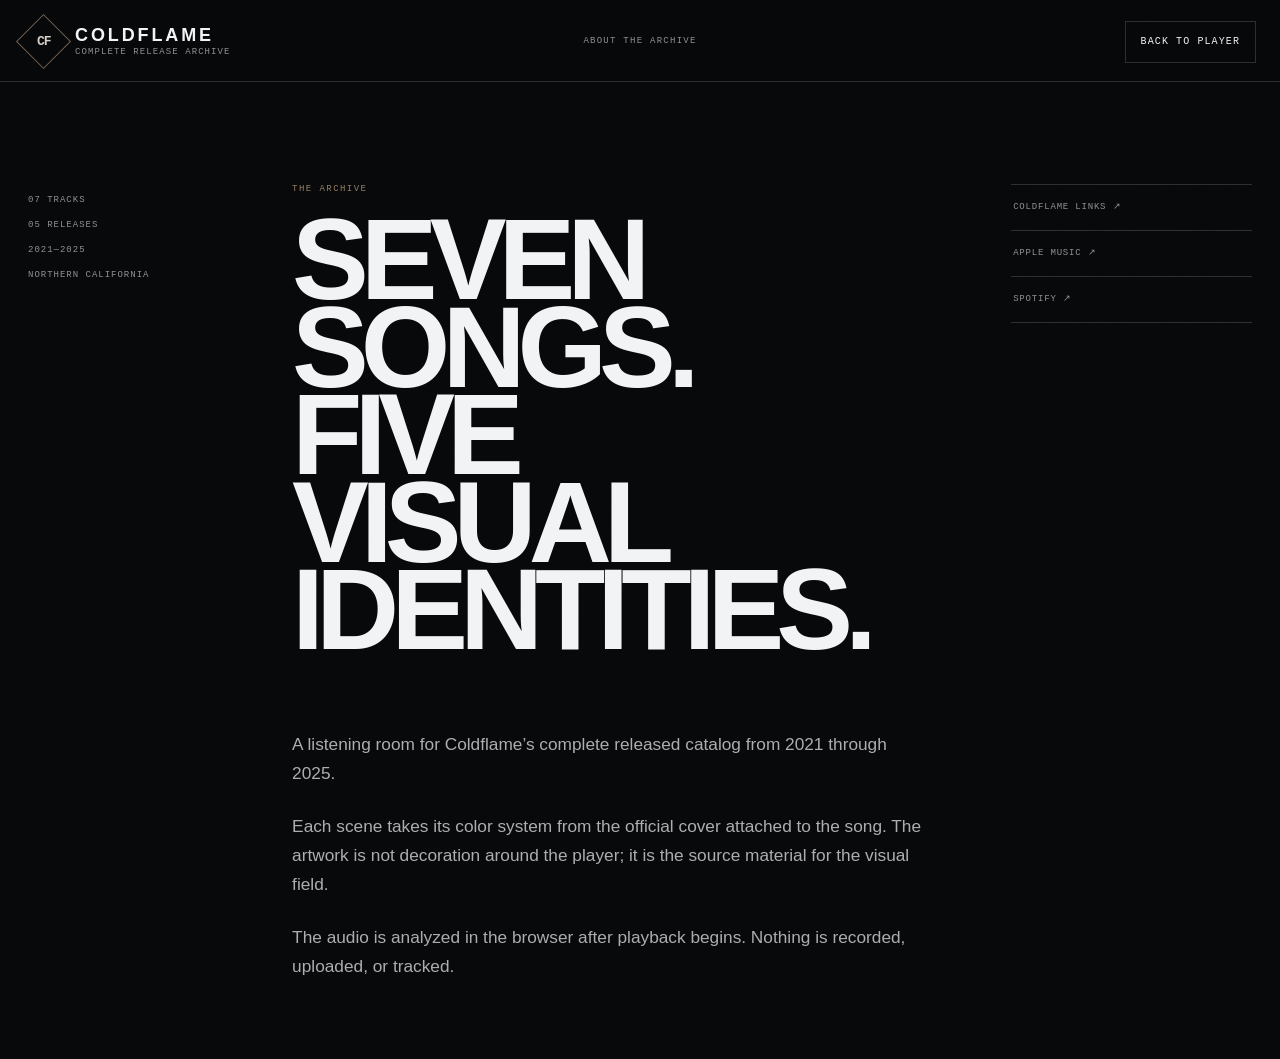
==== about.html @ 31bd0fa2 "Fix iPhone playback and activate artwork field" ====
<!doctype html>
<html lang="en">
<head>
  <meta charset="utf-8">
  <meta name="viewport" content="width=device-width, initial-scale=1, viewport-fit=cover">
  <meta name="theme-color" content="#08090b">
  <meta name="color-scheme" content="dark">
  <meta name="robots" content="noindex, nofollow">
  <link rel="canonical" href="https://doomswitch541-prog.github.io/cf-vizualizer/about.html">
  <title>About — Coldflame Release Archive</title>
  <link rel="icon" href="assets/coldflame/artwork-web/2024-break-me-down.jpg">
  <link rel="stylesheet" href="styles.css?v=20260828-2">
</head>
<body class="about-page">
  <div class="about-page-wash" aria-hidden="true"></div>
  <div class="grain" aria-hidden="true"></div>

  <header class="masthead">
    <a class="identity" href="index.html" aria-label="Return to the Coldflame archive player">
      <span class="identity-mark"><span>CF</span></span>
      <span class="identity-copy">
        <strong>Coldflame</strong>
        <small>Complete release archive</small>
      </span>
    </a>
    <div class="about-page-label">About the archive</div>
    <div class="masthead-actions">
      <a class="share-button about-return" href="index.html">Back to player</a>
    </div>
  </header>

  <main class="about-main">
    <aside class="about-index" aria-label="Archive summary">
      <span>07 tracks</span>
      <span>05 releases</span>
      <span>2021—2025</span>
      <span>Northern California</span>
    </aside>

    <!-- RG HAND-AUTHORING START: this article is yours. Keep or replace any prose below. -->
    <article class="about-copy">
      <p class="eyebrow">The archive</p>
      <h1>Seven songs.<br>Five visual identities.</h1>
      <p class="about-lede">A listening room for Coldflame’s complete released catalog from 2021 through 2025.</p>
      <p>Each scene takes its color system from the official cover attached to the song. The artwork is not decoration around the player; it is the source material for the visual field.</p>
      <p>The audio is analyzed in the browser after playback begins. Nothing is recorded, uploaded, or tracked.</p>
    </article>
    <!-- RG HAND-AUTHORING END -->

    <nav class="about-links" aria-label="Coldflame links">
      <a href="https://linktr.ee/coldflame" target="_blank" rel="noopener">Coldflame links ↗</a>
      <a href="https://music.apple.com/us/artist/coldflame/1572386538" target="_blank" rel="noopener">Apple Music ↗</a>
      <a href="https://open.spotify.com/artist/0RxsInNwfo6uf5fbWAB7O4" target="_blank" rel="noopener">Spotify ↗</a>
    </nav>
  </main>
</body>
</html>
---- styles.css ----
:root {
  --bg: #08090b;
  --surface: #18181d;
  --primary: #42362a;
  --secondary: #7e96d2;
  --accent: #967e66;
  --highlight: #d7d0c8;
  --ink: #f2f3f5;
  --muted: rgba(242, 243, 245, 0.58);
  --faint: rgba(242, 243, 245, 0.12);
  --hairline: rgba(242, 243, 245, 0.16);
  --panel: rgba(8, 9, 11, 0.72);
  --ease: cubic-bezier(0.2, 0.75, 0.2, 1);
  --display: "Arial Narrow", "Helvetica Neue Condensed", "Roboto Condensed", sans-serif;
  --body: "Helvetica Neue", "Segoe UI", Arial, sans-serif;
  --utility: "Cascadia Mono", "SFMono-Regular", Consolas, monospace;
}

* {
  box-sizing: border-box;
}

html {
  min-width: 320px;
  min-height: 100%;
  background: var(--bg);
  scroll-behavior: smooth;
}

body {
  min-width: 320px;
  min-height: 100svh;
  margin: 0;
  overflow-x: hidden;
  color: var(--ink);
  background:
    radial-gradient(circle at 58% 42%, color-mix(in srgb, var(--secondary) 8%, transparent), transparent 38%),
    var(--bg);
  font-family: var(--body);
  transition: background-color 900ms var(--ease), color 400ms ease;
}

button,
input,
a {
  font: inherit;
}

button,
a {
  -webkit-tap-highlight-color: transparent;
}

button {
  color: inherit;
}

button:focus-visible,
a:focus-visible,
input:focus-visible {
  outline: 2px solid var(--accent);
  outline-offset: 4px;
}

a {
  color: inherit;
}

.art-wash {
  position: fixed;
  z-index: -3;
  inset: -12vmax;
  background-image: var(--artwork-image);
  background-position: center;
  background-size: cover;
  filter: blur(92px) saturate(0.9) contrast(1.1);
  opacity: 0.18;
  transform: scale(1.08);
  transition: background-image 600ms ease, opacity 900ms ease;
}

.art-wash::after {
  content: "";
  position: absolute;
  inset: 0;
  background:
    linear-gradient(90deg, var(--bg) 0%, transparent 28%, transparent 72%, var(--bg) 100%),
    linear-gradient(0deg, var(--bg) 0%, transparent 46%, color-mix(in srgb, var(--bg) 80%, transparent) 100%);
}

.grain {
  position: fixed;
  z-index: 20;
  inset: 0;
  opacity: 0.055;
  pointer-events: none;
  background-image: url("data:image/svg+xml,%3Csvg viewBox='0 0 180 180' xmlns='http://www.w3.org/2000/svg'%3E%3Cfilter id='n'%3E%3CfeTurbulence type='fractalNoise' baseFrequency='.9' numOctaves='3' stitchTiles='stitch'/%3E%3C/filter%3E%3Crect width='100%25' height='100%25' filter='url(%23n)' opacity='.75'/%3E%3C/svg%3E");
  mix-blend-mode: soft-light;
}

.masthead {
  position: relative;
  z-index: 12;
  display: grid;
  grid-template-columns: minmax(200px, 1fr) auto minmax(200px, 1fr);
  min-height: 82px;
  padding: max(18px, env(safe-area-inset-top)) max(24px, env(safe-area-inset-right)) 16px max(24px, env(safe-area-inset-left));
  align-items: center;
  border-bottom: 1px solid var(--hairline);
  background: color-mix(in srgb, var(--bg) 72%, transparent);
  backdrop-filter: blur(22px) saturate(1.1);
}

.identity {
  display: inline-flex;
  width: fit-content;
  gap: 12px;
  align-items: center;
  text-decoration: none;
}

.identity-mark {
  display: grid;
  width: 39px;
  height: 39px;
  place-items: center;
  border: 1px solid color-mix(in srgb, var(--accent) 65%, var(--hairline));
  color: var(--highlight);
  font: 700 13px/1 var(--utility);
  letter-spacing: -0.08em;
  transform: rotate(45deg);
  transition: border-color 600ms ease, color 600ms ease;
}

.identity-mark span {
  display: block;
  transform: rotate(-45deg);
}

.identity-copy {
  display: grid;
  gap: 3px;
}

.identity-copy strong {
  font: 700 18px/1 var(--display);
  letter-spacing: 0.16em;
  text-transform: uppercase;
}

.identity-copy small {
  color: var(--muted);
  font: 9px/1.2 var(--utility);
  letter-spacing: 0.12em;
  text-transform: uppercase;
}

.archive-tally {
  display: flex;
  gap: 24px;
  align-items: baseline;
  color: var(--muted);
  font: 9px/1 var(--utility);
  letter-spacing: 0.12em;
  text-transform: uppercase;
}

.archive-tally span {
  display: inline-flex;
  gap: 6px;
  align-items: baseline;
}

.archive-tally strong {
  color: var(--ink);
  font-size: 12px;
  font-weight: 500;
  letter-spacing: 0;
}

.masthead-actions {
  display: flex;
  justify-self: end;
  gap: 8px;
}

.text-button,
.share-button {
  min-height: 42px;
  border: 0;
  background: transparent;
  cursor: pointer;
}

.text-button {
  display: inline-grid;
  padding: 0 14px;
  place-items: center;
  color: var(--muted);
  font: 10px/1 var(--utility);
  letter-spacing: 0.11em;
  text-decoration: none;
  text-transform: uppercase;
}

.share-button {
  display: inline-flex;
  padding: 0 15px;
  gap: 9px;
  align-items: center;
  border: 1px solid var(--hairline);
  color: var(--ink);
  font: 10px/1 var(--utility);
  letter-spacing: 0.11em;
  text-transform: uppercase;
  transition: border-color 220ms ease, background-color 220ms ease;
}

.share-button:hover {
  border-color: var(--accent);
  background: color-mix(in srgb, var(--accent) 9%, transparent);
}

.share-button svg {
  width: 16px;
  fill: none;
  stroke: currentColor;
  stroke-width: 1.5;
}

.experience {
  position: relative;
  z-index: 2;
  display: grid;
  grid-template-columns: minmax(184px, 0.72fr) minmax(420px, 3fr) minmax(300px, 1.12fr);
  min-height: calc(100svh - 130px);
}

.catalog-rail {
  display: flex;
  min-width: 0;
  padding: 24px 0 20px max(20px, env(safe-area-inset-left));
  flex-direction: column;
  border-right: 1px solid var(--hairline);
  background: color-mix(in srgb, var(--bg) 44%, transparent);
}

.rail-heading,
.rail-foot {
  color: var(--muted);
  font: 9px/1.35 var(--utility);
  letter-spacing: 0.12em;
  text-transform: uppercase;
}

.rail-heading {
  display: flex;
  min-height: 26px;
  padding: 0 18px 14px 0;
  align-items: flex-start;
  justify-content: space-between;
}

.queue-close {
  display: none;
  padding: 0;
  border: 0;
  color: var(--ink);
  background: transparent;
  font: 9px/1 var(--utility);
  letter-spacing: 0.1em;
  text-transform: uppercase;
}

.track-list {
  display: grid;
  margin: 0;
  padding: 0;
  list-style: none;
}

.track-item {
  min-width: 0;
}

.track-select {
  position: relative;
  display: grid;
  width: 100%;
  min-height: 61px;
  padding: 10px 16px 10px 0;
  grid-template-columns: 34px minmax(0, 1fr) auto;
  gap: 7px;
  align-items: center;
  border: 0;
  border-top: 1px solid var(--faint);
  color: var(--muted);
  background: transparent;
  text-align: left;
  cursor: pointer;
  transition: color 220ms ease, padding-left 300ms var(--ease), background-color 220ms ease;
}

.track-item:last-child .track-select {
  border-bottom: 1px solid var(--faint);
}

.track-select::before {
  content: "";
  position: absolute;
  top: -1px;
  bottom: -1px;
  left: 0;
  width: 2px;
  background: var(--accent);
  opacity: 0;
  transform: scaleY(0.4);
  transition: opacity 220ms ease, transform 350ms var(--ease);
}

.track-select:hover {
  color: var(--ink);
  background: color-mix(in srgb, var(--surface) 35%, transparent);
}

.track-select[aria-current="true"] {
  padding-left: 10px;
  color: var(--ink);
  background: linear-gradient(90deg, color-mix(in srgb, var(--primary) 28%, transparent), transparent 86%);
}

.track-select[aria-current="true"]::before {
  opacity: 1;
  transform: scaleY(1);
}

.track-number {
  font: 10px/1 var(--utility);
  letter-spacing: 0.03em;
}

.track-copy {
  display: grid;
  min-width: 0;
  gap: 4px;
}

.track-copy strong {
  overflow: hidden;
  color: inherit;
  font: 600 12px/1.1 var(--display);
  letter-spacing: 0.07em;
  text-overflow: ellipsis;
  text-transform: uppercase;
  white-space: nowrap;
}

.track-copy small {
  overflow: hidden;
  color: var(--muted);
  font: 8px/1.1 var(--utility);
  letter-spacing: 0.06em;
  text-overflow: ellipsis;
  text-transform: uppercase;
  white-space: nowrap;
}

.track-duration {
  color: var(--muted);
  font: 9px/1 var(--utility);
}

.rail-foot {
  display: flex;
  margin-top: auto;
  padding: 18px 18px 0 0;
  justify-content: space-between;
}

.visual-stage {
  position: relative;
  min-width: 0;
  min-height: 590px;
  overflow: hidden;
  isolation: isolate;
  touch-action: manipulation;
}

.visual-stage::before {
  content: "";
  position: absolute;
  z-index: -1;
  inset: 0;
  background:
    linear-gradient(90deg, transparent calc(50% - 0.5px), var(--faint) 50%, transparent calc(50% + 0.5px)),
    linear-gradient(0deg, transparent calc(50% - 0.5px), var(--faint) 50%, transparent calc(50% + 0.5px));
  mask-image: radial-gradient(circle at center, black 0%, transparent 64%);
  opacity: 0.46;
}

#visualizer-canvas {
  position: absolute;
  z-index: 1;
  inset: 0;
  width: 100%;
  height: 100%;
}

.stage-wordmark {
  position: absolute;
  z-index: 0;
  top: 50%;
  left: 50%;
  color: color-mix(in srgb, var(--highlight) 7%, transparent);
  font: 800 clamp(4.6rem, 10vw, 11rem)/0.78 var(--display);
  letter-spacing: -0.06em;
  text-transform: uppercase;
  white-space: nowrap;
  transform: translate(-50%, -48%) scaleY(1.5);
  transition: color 900ms ease;
  user-select: none;
}

.visual-anchor {
  position: absolute;
  z-index: 3;
  top: 50%;
  left: 50%;
  display: grid;
  width: clamp(220px, 31vw, 344px);
  gap: 20px;
  justify-items: center;
  transform: translate(-50%, -50%);
}

.cover-frame {
  position: relative;
  width: 100%;
  aspect-ratio: 1;
  padding: 8px;
  border: 1px solid color-mix(in srgb, var(--highlight) 22%, transparent);
  background: color-mix(in srgb, var(--bg) 74%, transparent);
  box-shadow:
    0 32px 90px color-mix(in srgb, var(--bg) 82%, transparent),
    0 0 calc(42px + var(--bass, 0) * 74px) color-mix(in srgb, var(--secondary) 30%, transparent),
    0 0 calc(18px + var(--treble, 0) * 38px) color-mix(in srgb, var(--accent) 22%, transparent);
  transition: border-color 800ms ease, box-shadow 800ms ease;
}

.cover-frame::before,
.cover-frame::after {
  content: "";
  position: absolute;
  width: 18px;
  height: 18px;
  border-color: var(--accent);
  border-style: solid;
  transition: border-color 800ms ease;
}

.cover-frame::before {
  top: -5px;
  left: -5px;
  border-width: 1px 0 0 1px;
}

.cover-frame::after {
  right: -5px;
  bottom: -5px;
  border-width: 0 1px 1px 0;
}

#stage-cover {
  display: block;
  width: 100%;
  height: 100%;
  object-fit: cover;
  background: var(--surface);
  transition: opacity 260ms ease, filter 600ms ease;
}

#stage-cover.is-changing {
  opacity: 0.16;
  filter: blur(5px);
}

.cover-sheen {
  position: absolute;
  inset: 8px;
  overflow: hidden;
  pointer-events: none;
}

.cover-sheen::after {
  content: "";
  position: absolute;
  inset: -40%;
  background: linear-gradient(112deg, transparent 38%, rgba(255, 255, 255, 0.14) 49%, transparent 60%);
  opacity: calc(0.08 + var(--treble, 0) * 0.28);
  transform: translateX(calc(-42% + var(--progress, 0) * 84%));
}

.release-caption {
  display: grid;
  width: 100%;
  grid-template-columns: auto minmax(24px, 1fr) auto;
  gap: 11px;
  align-items: center;
  color: var(--muted);
  font: 9px/1 var(--utility);
  letter-spacing: 0.12em;
  text-transform: uppercase;
}

.release-caption span:last-child {
  overflow: hidden;
  max-width: 190px;
  text-overflow: ellipsis;
  white-space: nowrap;
}

.caption-rule {
  height: 1px;
  background: color-mix(in srgb, var(--accent) 58%, transparent);
}

.stage-meter {
  position: absolute;
  z-index: 4;
  bottom: 24px;
  left: 24px;
  display: grid;
  width: 84px;
  grid-template-columns: 10px 1fr;
  gap: 6px 8px;
  align-items: center;
  color: var(--muted);
  font: 8px/1 var(--utility);
}

.stage-meter i {
  display: block;
  width: 8%;
  height: 1px;
  background: var(--highlight);
  box-shadow: 0 0 8px var(--secondary);
  transition: width 80ms linear, background-color 600ms ease;
}

.stage-action {
  position: absolute;
  z-index: 5;
  display: grid;
  width: 42px;
  height: 42px;
  place-items: center;
  border: 1px solid var(--hairline);
  background: color-mix(in srgb, var(--bg) 72%, transparent);
  backdrop-filter: blur(14px);
  cursor: pointer;
  transition: border-color 220ms ease, background-color 220ms ease;
}

.stage-action:hover {
  border-color: var(--accent);
  background: color-mix(in srgb, var(--accent) 10%, var(--bg));
}

.stage-action svg {
  width: 17px;
  fill: none;
  stroke: currentColor;
  stroke-linecap: square;
  stroke-linejoin: miter;
  stroke-width: 1.35;
}

.fullscreen-button {
  top: 24px;
  right: 24px;
}

.queue-button {
  display: none;
  top: 24px;
  left: 24px;
}

.gesture-note {
  position: absolute;
  z-index: 4;
  right: 24px;
  bottom: 24px;
  color: var(--muted);
  font: 8px/1 var(--utility);
  letter-spacing: 0.08em;
  text-transform: uppercase;
  opacity: 0;
  transform: translateY(5px);
  transition: opacity 350ms ease, transform 350ms ease;
}

.visual-stage:hover .gesture-note {
  opacity: 0.72;
  transform: translateY(0);
}

.player-panel {
  position: relative;
  display: flex;
  min-width: 0;
  padding: 26px max(24px, env(safe-area-inset-right)) 22px 26px;
  flex-direction: column;
  border-left: 1px solid var(--hairline);
  background: linear-gradient(160deg, color-mix(in srgb, var(--surface) 38%, var(--panel)), var(--panel) 60%);
  backdrop-filter: blur(30px) saturate(1.12);
}

.player-status,
.palette-heading,
.source-row,
.time-row {
  display: flex;
  align-items: center;
  justify-content: space-between;
}

.player-status {
  color: var(--muted);
  font: 9px/1 var(--utility);
  letter-spacing: 0.1em;
  text-transform: uppercase;
}

.signal-dot {
  width: 5px;
  height: 5px;
  margin-right: 7px;
  border-radius: 50%;
  background: var(--accent);
  box-shadow: 0 0 10px color-mix(in srgb, var(--accent) 75%, transparent);
}

#playback-status {
  margin-right: auto;
}

.now-playing {
  margin: auto 0 40px;
}

.eyebrow {
  margin: 0 0 14px;
  color: var(--accent);
  font: 9px/1.3 var(--utility);
  letter-spacing: 0.16em;
  text-transform: uppercase;
  transition: color 800ms ease;
}

.now-playing h1 {
  max-width: 12ch;
  margin: 0;
  font: 700 clamp(3rem, 5vw, 5.8rem)/0.82 var(--display);
  letter-spacing: -0.055em;
  text-transform: uppercase;
}

.artist-name {
  margin: 15px 0 0;
  color: var(--muted);
  font: 11px/1 var(--utility);
  letter-spacing: 0.22em;
  text-transform: uppercase;
}

.timeline {
  margin-bottom: 22px;
}

input[type="range"] {
  width: 100%;
  height: 18px;
  margin: 0;
  padding: 0;
  appearance: none;
  background: transparent;
  cursor: pointer;
}

input[type="range"]::-webkit-slider-runnable-track {
  height: 2px;
  background: linear-gradient(90deg, var(--accent) var(--range-fill, 0%), var(--faint) var(--range-fill, 0%));
}

input[type="range"]::-moz-range-track {
  height: 2px;
  border: 0;
  background: linear-gradient(90deg, var(--accent) var(--range-fill, 0%), var(--faint) var(--range-fill, 0%));
}

input[type="range"]::-webkit-slider-thumb {
  width: 10px;
  height: 10px;
  margin-top: -4px;
  appearance: none;
  border: 1px solid var(--highlight);
  border-radius: 50%;
  background: var(--bg);
}

input[type="range"]::-moz-range-thumb {
  width: 9px;
  height: 9px;
  border: 1px solid var(--highlight);
  border-radius: 50%;
  background: var(--bg);
}

.time-row {
  margin-top: 5px;
  color: var(--muted);
  font: 8px/1 var(--utility);
}

.transport {
  display: grid;
  margin-bottom: 22px;
  grid-template-columns: 1fr 58px 1fr;
  gap: 12px;
  align-items: center;
}

.transport button,
.mute-button {
  display: grid;
  place-items: center;
  border: 1px solid var(--hairline);
  background: transparent;
  cursor: pointer;
  transition: border-color 220ms ease, background-color 220ms ease, transform 220ms var(--ease);
}

.transport button:not(.play-button) {
  min-height: 47px;
}

.transport button:hover,
.mute-button:hover {
  border-color: var(--accent);
  background: color-mix(in srgb, var(--accent) 8%, transparent);
}

.transport button:active {
  transform: scale(0.96);
}

.transport svg,
.mute-button svg {
  width: 18px;
  fill: none;
  stroke: currentColor;
  stroke-linecap: square;
  stroke-linejoin: miter;
  stroke-width: 1.45;
}

.transport .play-button {
  width: 58px;
  height: 58px;
  border-color: color-mix(in srgb, var(--accent) 65%, var(--hairline));
  background: color-mix(in srgb, var(--accent) 13%, transparent);
}

.play-button .pause-icon {
  display: none;
}

body[data-playing="true"] .play-button .play-icon {
  display: none;
}

body[data-playing="true"] .play-button .pause-icon {
  display: block;
}

.utility-row {
  display: grid;
  margin-bottom: 30px;
  grid-template-columns: 40px minmax(0, 1fr) 24px;
  gap: 10px;
  align-items: center;
}

.mute-button {
  width: 40px;
  height: 40px;
}

#volume-value {
  color: var(--muted);
  font: 8px/1 var(--utility);
  text-align: right;
}

.palette-block {
  padding-top: 16px;
  border-top: 1px solid var(--faint);
}

.palette-heading {
  margin-bottom: 11px;
  color: var(--muted);
  font: 8px/1 var(--utility);
  letter-spacing: 0.11em;
  text-transform: uppercase;
}

.palette-swatches {
  display: grid;
  height: 19px;
  grid-template-columns: repeat(7, 1fr);
  gap: 3px;
}

.palette-swatch {
  position: relative;
  min-width: 0;
  border: 1px solid rgba(255, 255, 255, 0.1);
}

.palette-swatch::after {
  content: attr(data-color);
  position: absolute;
  right: 0;
  bottom: calc(100% + 8px);
  padding: 5px 6px;
  color: var(--ink);
  background: var(--bg);
  font: 8px/1 var(--utility);
  opacity: 0;
  pointer-events: none;
  transform: translateY(3px);
  transition: opacity 180ms ease, transform 180ms ease;
}

.palette-swatch:hover::after {
  opacity: 1;
  transform: translateY(0);
}

.source-row {
  margin-top: auto;
  padding-top: 18px;
  color: var(--muted);
  font: 8px/1.3 var(--utility);
  letter-spacing: 0.05em;
  text-transform: uppercase;
}

.source-row a {
  text-decoration-color: var(--hairline);
  text-underline-offset: 4px;
}

.site-footer {
  position: relative;
  z-index: 3;
  display: flex;
  min-height: 48px;
  padding: 14px max(24px, env(safe-area-inset-right)) max(14px, env(safe-area-inset-bottom)) max(24px, env(safe-area-inset-left));
  justify-content: space-between;
  border-top: 1px solid var(--hairline);
  color: var(--muted);
  background: color-mix(in srgb, var(--bg) 80%, transparent);
  font: 8px/1.2 var(--utility);
  letter-spacing: 0.1em;
  text-transform: uppercase;
}

.site-footer p {
  margin: 0;
}

.footer-state {
  display: flex;
  gap: 8px;
}

.about-dialog {
  width: min(520px, calc(100vw - 32px));
  padding: 42px;
  border: 1px solid var(--hairline);
  color: var(--ink);
  background: color-mix(in srgb, var(--surface) 72%, var(--bg));
  box-shadow: 0 40px 120px rgba(0, 0, 0, 0.7);
}

.about-dialog::backdrop {
  background: rgba(0, 0, 0, 0.72);
  backdrop-filter: blur(12px);
}

.about-dialog h2 {
  margin: 0 0 24px;
  font: 700 clamp(2.6rem, 8vw, 4.6rem)/0.86 var(--display);
  letter-spacing: -0.04em;
  text-transform: uppercase;
}

.about-dialog > p:not(.eyebrow) {
  max-width: 46ch;
  color: color-mix(in srgb, var(--ink) 76%, transparent);
  font-size: 14px;
  line-height: 1.65;
}

.dialog-close {
  position: absolute;
  top: 14px;
  right: 14px;
  width: 42px;
  height: 42px;
  border: 0;
  color: var(--muted);
  background: transparent;
  font: 300 28px/1 var(--body);
  cursor: pointer;
}

.dialog-links {
  display: flex;
  margin-top: 28px;
  padding-top: 18px;
  gap: 18px;
  border-top: 1px solid var(--faint);
  flex-wrap: wrap;
}

.dialog-links a {
  color: var(--highlight);
  font: 9px/1 var(--utility);
  letter-spacing: 0.08em;
  text-underline-offset: 4px;
  text-transform: uppercase;
}

.toast {
  position: fixed;
  z-index: 40;
  right: 22px;
  bottom: 22px;
  padding: 12px 15px;
  border: 1px solid var(--hairline);
  color: var(--ink);
  background: color-mix(in srgb, var(--surface) 86%, var(--bg));
  font: 9px/1 var(--utility);
  letter-spacing: 0.08em;
  opacity: 0;
  pointer-events: none;
  transform: translateY(8px);
  transition: opacity 220ms ease, transform 220ms var(--ease);
}

.toast.is-visible {
  opacity: 1;
  transform: translateY(0);
}

noscript {
  position: fixed;
  z-index: 50;
  right: 20px;
  bottom: 20px;
  left: 20px;
  padding: 16px;
  color: var(--ink);
  background: var(--surface);
  text-align: center;
}

.visual-stage:fullscreen {
  min-height: 100vh;
  background: var(--bg);
}

.visual-stage:fullscreen .visual-anchor {
  width: min(44vmin, 470px);
}

.visual-stage:fullscreen .queue-button {
  display: none;
}

html[data-ready="false"] .experience,
html[data-ready="false"] .masthead,
html[data-ready="false"] .site-footer {
  opacity: 0;
}

html[data-ready="true"] .experience,
html[data-ready="true"] .masthead,
html[data-ready="true"] .site-footer {
  animation: arrive 720ms var(--ease) both;
}

html[data-ready="true"] .masthead {
  animation-delay: 80ms;
}

html[data-ready="true"] .site-footer {
  animation-delay: 140ms;
}

@keyframes arrive {
  from { opacity: 0; transform: translateY(7px); }
  to { opacity: 1; transform: translateY(0); }
}

@media (max-width: 1160px) {
  .experience {
    grid-template-columns: 170px minmax(380px, 1fr) 300px;
  }

  .archive-tally span:nth-child(3) {
    display: none;
  }

  .visual-anchor {
    width: clamp(210px, 27vw, 300px);
  }

  .now-playing h1 {
    font-size: clamp(2.8rem, 4.8vw, 4.7rem);
  }
}

@media (max-width: 900px) {
  body[data-queue-open="true"] {
    overflow: hidden;
  }

  .masthead {
    grid-template-columns: 1fr auto;
  }

  .archive-tally {
    display: none;
  }

  .experience {
    display: grid;
    grid-template-columns: 1fr;
  }

  .catalog-rail {
    position: fixed;
    z-index: 30;
    top: 0;
    bottom: 0;
    left: 0;
    width: min(370px, calc(100vw - 44px));
    padding: max(24px, env(safe-area-inset-top)) 0 max(24px, env(safe-area-inset-bottom)) max(20px, env(safe-area-inset-left));
    border-right-color: var(--hairline);
    background: color-mix(in srgb, var(--bg) 91%, var(--surface));
    box-shadow: 30px 0 90px rgba(0, 0, 0, 0.6);
    transform: translateX(-105%);
    transition: transform 420ms var(--ease);
  }

  body[data-queue-open="true"] .catalog-rail {
    transform: translateX(0);
  }

  body[data-queue-open="true"]::after {
    content: "";
    position: fixed;
    z-index: 29;
    inset: 0;
    background: rgba(0, 0, 0, 0.54);
    backdrop-filter: blur(5px);
  }

  .queue-close,
  .queue-button {
    display: block;
  }

  .queue-button {
    display: grid;
  }

  .visual-stage {
    min-height: min(68svh, 690px);
    border-bottom: 1px solid var(--hairline);
  }

  .visual-anchor {
    width: clamp(220px, 44vw, 350px);
  }

  .player-panel {
    min-height: 490px;
    padding: 24px max(24px, env(safe-area-inset-right)) 26px max(24px, env(safe-area-inset-left));
    border-left: 0;
  }

  .now-playing {
    margin: 50px 0 34px;
  }

  .now-playing h1 {
    max-width: none;
    font-size: clamp(3.2rem, 12vw, 5.8rem);
  }

  .source-row {
    margin-top: 28px;
  }
}

@media (max-width: 620px) {
  .masthead {
    min-height: 70px;
    padding: max(14px, env(safe-area-inset-top)) max(14px, env(safe-area-inset-right)) 12px max(14px, env(safe-area-inset-left));
  }

  .identity-mark {
    width: 34px;
    height: 34px;
  }

  .identity-copy strong {
    font-size: 15px;
  }

  .identity-copy small,
  .text-button {
    display: none;
  }

  .share-button {
    min-width: 44px;
    min-height: 44px;
    padding: 0;
    justify-content: center;
  }

  .share-button span {
    position: absolute;
    width: 1px;
    height: 1px;
    overflow: hidden;
    clip: rect(0 0 0 0);
  }

  .visual-stage {
    min-height: min(59svh, 540px);
  }

  .visual-anchor {
    top: 48%;
    width: min(58vw, 280px);
    gap: 15px;
  }

  .cover-frame {
    padding: 6px;
  }

  .cover-sheen {
    inset: 6px;
  }

  .release-caption {
    gap: 8px;
    font-size: 7px;
  }

  .stage-wordmark {
    font-size: 19vw;
  }

  .fullscreen-button,
  .queue-button {
    top: 14px;
  }

  .fullscreen-button {
    right: 14px;
  }

  .queue-button {
    left: 14px;
  }

  .stage-meter {
    bottom: 14px;
    left: 14px;
  }

  .gesture-note {
    display: none;
  }

  .player-panel {
    min-height: 470px;
    padding: 20px max(18px, env(safe-area-inset-right)) max(24px, env(safe-area-inset-bottom)) max(18px, env(safe-area-inset-left));
  }

  .now-playing {
    margin: 38px 0 28px;
  }

  .now-playing h1 {
    max-width: 9.5ch;
    font-size: clamp(3.5rem, 18vw, 5.2rem);
  }

  .artist-name {
    margin-top: 12px;
  }

  .transport {
    grid-template-columns: 1fr 62px 1fr;
  }

  .transport .play-button {
    width: 62px;
    height: 62px;
  }

  .palette-block {
    margin-top: 2px;
  }

  .source-row {
    gap: 12px;
  }

  .site-footer {
    display: none;
  }

  .about-dialog {
    padding: 36px 24px 30px;
  }

  .dialog-links {
    display: grid;
  }

  .toast {
    right: 14px;
    bottom: max(14px, env(safe-area-inset-bottom));
    left: 14px;
    text-align: center;
  }
}

@media (max-width: 390px) {
  .visual-stage {
    min-height: 510px;
  }

  .visual-anchor {
    width: min(60vw, 236px);
  }

  .track-select {
    min-height: 58px;
  }

  .now-playing h1 {
    font-size: 3.5rem;
  }
}

.about-page {
  --bg: #08090b;
  --surface: #18181d;
  --primary: #42362a;
  --secondary: #7e96d2;
  --accent: #967e66;
  --highlight: #d7d0c8;
  position: relative;
  background: var(--bg);
}

.about-page-wash {
  position: fixed;
  z-index: -2;
  inset: 0;
  background:
    linear-gradient(90deg, rgba(8, 9, 11, 0.98) 0%, rgba(8, 9, 11, 0.56) 52%, rgba(8, 9, 11, 0.92) 100%),
    url("assets/coldflame/artwork-web/2021-lose-myself.jpg") center / cover;
  filter: saturate(0.72) contrast(1.08);
  opacity: 0.44;
}

.about-page-label {
  color: var(--muted);
  font: 9px/1 var(--utility);
  letter-spacing: 0.14em;
  text-transform: uppercase;
}

.about-return {
  min-height: 42px;
  text-decoration: none;
}

.about-main {
  display: grid;
  grid-template-columns: minmax(160px, 0.7fr) minmax(0, 2.4fr) minmax(190px, 0.9fr);
  width: min(1320px, 100%);
  min-height: calc(100svh - 82px);
  margin: 0 auto;
  padding: clamp(48px, 8vw, 112px) max(28px, env(safe-area-inset-right)) max(54px, env(safe-area-inset-bottom)) max(28px, env(safe-area-inset-left));
  gap: clamp(32px, 6vw, 92px);
  align-items: start;
}

.about-index {
  display: grid;
  gap: 14px;
  padding-top: 11px;
  color: var(--muted);
  font: 9px/1.2 var(--utility);
  letter-spacing: 0.11em;
  text-transform: uppercase;
}

.about-copy {
  max-width: 720px;
}

.about-copy h1 {
  max-width: 9ch;
  margin: 20px 0 clamp(40px, 6vw, 76px);
  font: 700 clamp(4.4rem, 9vw, 9.6rem)/0.76 var(--display);
  letter-spacing: -0.07em;
  text-transform: uppercase;
}

.about-copy > p:not(.eyebrow) {
  max-width: 42rem;
  margin: 0 0 24px;
  color: rgba(242, 243, 245, 0.7);
  font-size: clamp(1rem, 1.35vw, 1.2rem);
  line-height: 1.68;
}

.about-copy > .about-lede {
  color: var(--ink);
  font-size: clamp(1.25rem, 2vw, 1.7rem);
  line-height: 1.42;
}

.about-links {
  display: grid;
  gap: 0;
  border-top: 1px solid var(--hairline);
}

.about-links a {
  padding: 17px 2px;
  border-bottom: 1px solid var(--hairline);
  color: var(--muted);
  font: 9px/1.2 var(--utility);
  letter-spacing: 0.09em;
  text-decoration: none;
  text-transform: uppercase;
  transition: color 180ms ease, border-color 180ms ease;
}

.about-links a:hover {
  border-color: var(--accent);
  color: var(--ink);
}

@media (max-width: 760px) {
  .about-page-label {
    display: none;
  }

  .about-main {
    grid-template-columns: 1fr;
    padding-top: 54px;
    gap: 46px;
  }

  .about-index {
    grid-template-columns: repeat(2, 1fr);
    order: 2;
    padding-top: 22px;
    border-top: 1px solid var(--hairline);
  }

  .about-copy {
    order: 1;
  }

  .about-copy h1 {
    margin-bottom: 48px;
    font-size: clamp(4rem, 20vw, 6.2rem);
  }

  .about-links {
    order: 3;
  }
}

@media (prefers-reduced-motion: reduce) {
  *,
  *::before,
  *::after {
    scroll-behavior: auto !important;
    animation-duration: 1ms !important;
    animation-iteration-count: 1 !important;
    transition-duration: 1ms !important;
  }

  .art-wash {
    filter: blur(70px) saturate(0.8);
  }

  .cover-sheen::after {
    display: none;
  }
}

@supports not (backdrop-filter: blur(2px)) {
  .masthead,
  .player-panel,
  .stage-action {
    background: color-mix(in srgb, var(--bg) 94%, var(--surface));
  }
}
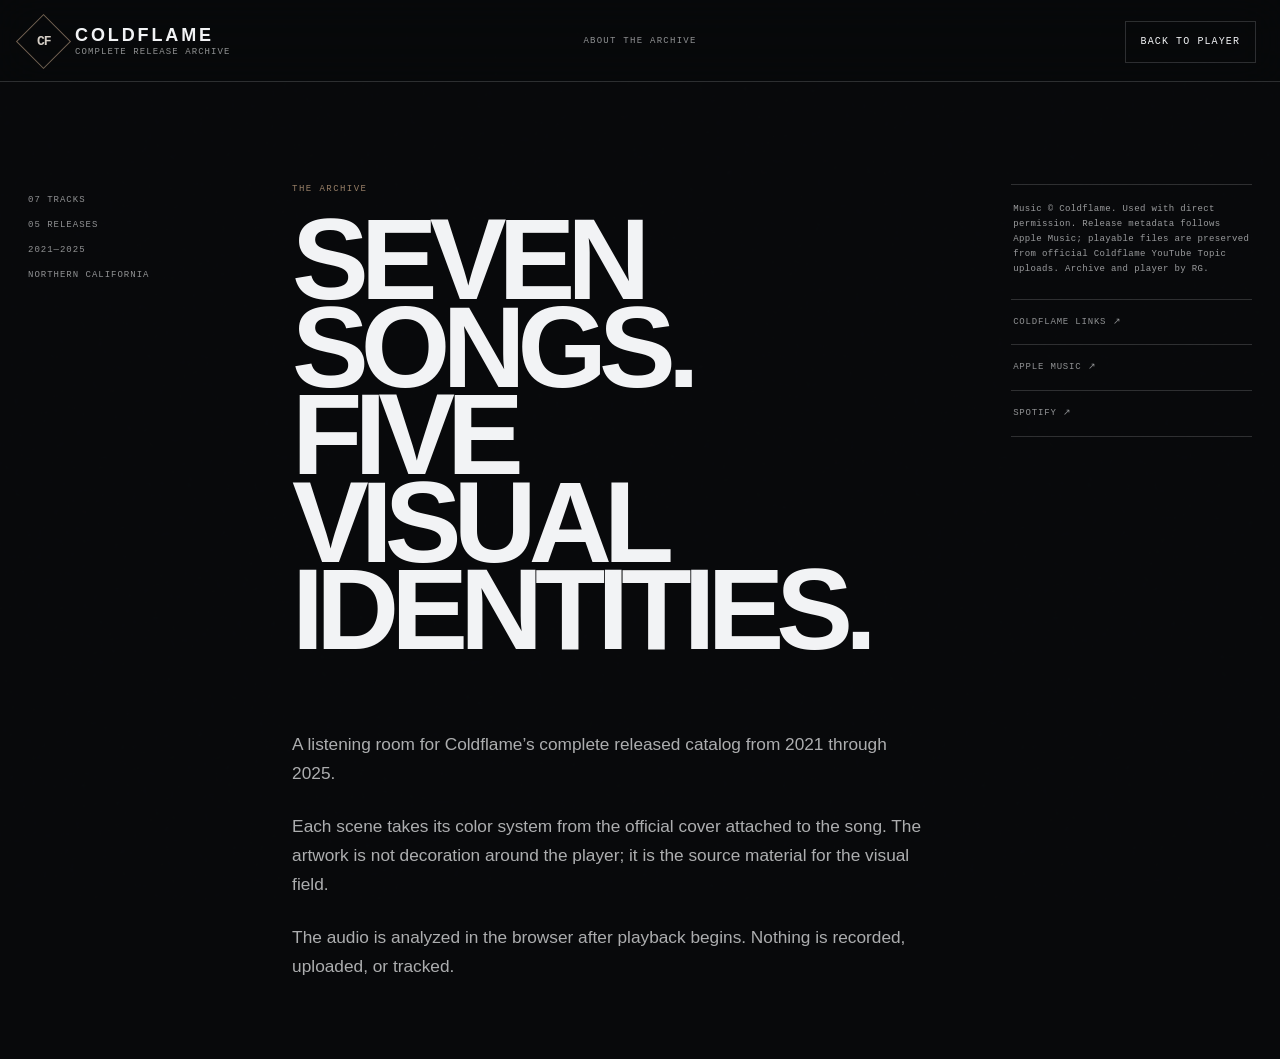
==== commit a190a060: "Add reusable media and calibration contracts" ====
--- a/about.html
+++ b/about.html
@@ -9,7 +9,7 @@
   <link rel="canonical" href="https://doomswitch541-prog.github.io/cf-vizualizer/about.html">
   <title>About — Coldflame Release Archive</title>
   <link rel="icon" href="assets/coldflame/artwork-web/2024-break-me-down.jpg">
-  <link rel="stylesheet" href="styles.css?v=20260828-2">
+  <link rel="stylesheet" href="styles.css?v=20260901-1">
 </head>
 <body class="about-page">
   <div class="about-page-wash" aria-hidden="true"></div>
@@ -48,6 +48,7 @@
     <!-- RG HAND-AUTHORING END -->
 
     <nav class="about-links" aria-label="Coldflame links">
+      <p class="about-rights">Music © Coldflame. Used with direct permission. Release metadata follows Apple Music; playable files are preserved from official Coldflame YouTube Topic uploads. Archive and player by RG.</p>
       <a href="https://linktr.ee/coldflame" target="_blank" rel="noopener">Coldflame links ↗</a>
       <a href="https://music.apple.com/us/artist/coldflame/1572386538" target="_blank" rel="noopener">Apple Music ↗</a>
       <a href="https://open.spotify.com/artist/0RxsInNwfo6uf5fbWAB7O4" target="_blank" rel="noopener">Spotify ↗</a>
--- a/styles.css
+++ b/styles.css
@@ -245,6 +245,10 @@
   background: color-mix(in srgb, var(--bg) 44%, transparent);
 }
 
+.queue-backdrop {
+  display: none;
+}
+
 .rail-heading,
 .rail-foot {
   color: var(--muted);
@@ -253,12 +257,27 @@
   text-transform: uppercase;
 }
 
+.rail-mobile-head {
+  display: none;
+}
+
 .rail-heading {
-  display: flex;
+  display: grid;
   min-height: 26px;
   padding: 0 18px 14px 0;
+  grid-template-columns: auto minmax(18px, 1fr) auto;
+  gap: 10px;
   align-items: flex-start;
-  justify-content: space-between;
+}
+
+.rail-heading-rule {
+  height: 1px;
+  margin-top: 5px;
+  background: var(--faint);
+}
+
+.rail-track-count {
+  color: color-mix(in srgb, var(--accent) 76%, var(--muted));
 }
 
 .queue-close {
@@ -284,12 +303,15 @@
 }
 
 .track-select {
+  --track-primary: var(--primary);
+  --track-accent: var(--accent);
+  --track-highlight: var(--highlight);
   position: relative;
   display: grid;
   width: 100%;
-  min-height: 61px;
-  padding: 10px 16px 10px 0;
-  grid-template-columns: 34px minmax(0, 1fr) auto;
+  min-height: 60px;
+  padding: 8px 16px 8px 0;
+  grid-template-columns: 30px 22px minmax(0, 1fr) auto;
   gap: 7px;
   align-items: center;
   border: 0;
@@ -298,45 +320,72 @@
   background: transparent;
   text-align: left;
   cursor: pointer;
-  transition: color 220ms ease, padding-left 300ms var(--ease), background-color 220ms ease;
+  transition: color 220ms ease, background-color 220ms ease, transform 220ms var(--ease);
 }
 
 .track-item:last-child .track-select {
   border-bottom: 1px solid var(--faint);
 }
 
-.track-select::before {
-  content: "";
-  position: absolute;
-  top: -1px;
-  bottom: -1px;
-  left: 0;
-  width: 2px;
-  background: var(--accent);
-  opacity: 0;
-  transform: scaleY(0.4);
-  transition: opacity 220ms ease, transform 350ms var(--ease);
-}
-
 .track-select:hover {
   color: var(--ink);
-  background: color-mix(in srgb, var(--surface) 35%, transparent);
+  background: linear-gradient(90deg, color-mix(in srgb, var(--track-primary) 18%, transparent), transparent 88%);
+}
+
+.track-select:focus-visible {
+  z-index: 1;
+  outline-offset: -3px;
+}
+
+.track-select:active {
+  transform: translateX(2px) scale(0.992);
 }
 
 .track-select[aria-current="true"] {
-  padding-left: 10px;
   color: var(--ink);
-  background: linear-gradient(90deg, color-mix(in srgb, var(--primary) 28%, transparent), transparent 86%);
-}
-
-.track-select[aria-current="true"]::before {
-  opacity: 1;
-  transform: scaleY(1);
+  background: linear-gradient(90deg, color-mix(in srgb, var(--track-primary) 32%, transparent), transparent 86%);
+}
+
+.track-thumb {
+  position: relative;
+  display: block;
+  width: 28px;
+  height: 28px;
+  overflow: hidden;
+  border: 1px solid color-mix(in srgb, var(--track-accent) 38%, var(--faint));
+  background: var(--surface);
+  box-shadow: 0 0 0 transparent;
+  transition: border-color 220ms ease, box-shadow 260ms ease, transform 260ms var(--ease);
+}
+
+.track-thumb img {
+  display: block;
+  width: 100%;
+  height: 100%;
+  object-fit: cover;
+}
+
+.track-select:hover .track-thumb,
+.track-select:focus-visible .track-thumb {
+  border-color: color-mix(in srgb, var(--track-highlight) 72%, var(--track-accent));
+  box-shadow: 0 0 12px color-mix(in srgb, var(--track-accent) 30%, transparent);
+}
+
+.track-select[aria-current="true"] .track-thumb {
+  border-color: var(--track-highlight);
+  box-shadow: 0 0 15px color-mix(in srgb, var(--track-accent) 42%, transparent);
+  transform: scale(1.06);
 }
 
 .track-number {
+  color: color-mix(in srgb, var(--track-accent) 78%, var(--muted));
   font: 10px/1 var(--utility);
   letter-spacing: 0.03em;
+  transition: color 220ms ease;
+}
+
+.track-select[aria-current="true"] .track-number {
+  color: var(--track-highlight);
 }
 
 .track-copy {
@@ -371,10 +420,33 @@
 }
 
 .rail-foot {
-  display: flex;
+  display: grid;
   margin-top: auto;
   padding: 18px 18px 0 0;
+  gap: 14px;
+}
+
+.rail-context,
+.rail-links {
+  display: flex;
   justify-content: space-between;
+}
+
+.rail-links {
+  align-items: center;
+  gap: 12px;
+}
+
+.rail-links a {
+  min-height: 32px;
+  color: var(--muted);
+  text-decoration: none;
+  transition: color 180ms ease;
+}
+
+.rail-links a:hover,
+.rail-links a:focus-visible {
+  color: var(--ink);
 }
 
 .visual-stage {
@@ -404,21 +476,6 @@
   inset: 0;
   width: 100%;
   height: 100%;
-}
-
-.stage-wordmark {
-  position: absolute;
-  z-index: 0;
-  top: 50%;
-  left: 50%;
-  color: color-mix(in srgb, var(--highlight) 7%, transparent);
-  font: 800 clamp(4.6rem, 10vw, 11rem)/0.78 var(--display);
-  letter-spacing: -0.06em;
-  text-transform: uppercase;
-  white-space: nowrap;
-  transform: translate(-50%, -48%) scaleY(1.5);
-  transition: color 900ms ease;
-  user-select: none;
 }
 
 .visual-anchor {
@@ -447,27 +504,75 @@
   transition: border-color 800ms ease, box-shadow 800ms ease;
 }
 
-.cover-frame::before,
-.cover-frame::after {
-  content: "";
+.cover-border-orbit {
   position: absolute;
-  width: 18px;
-  height: 18px;
-  border-color: var(--accent);
+  z-index: 4;
+  inset: -5px;
+  pointer-events: none;
+  transform: rotate(var(--corner-turn, 0deg)) scale(var(--corner-scale, 1));
+  transform-origin: center;
+  will-change: transform;
+}
+
+.cover-border-orbit i {
+  position: absolute;
+  width: calc(18px + var(--corner-grow, 0px));
+  height: calc(18px + var(--corner-grow, 0px));
+  border-color: var(--corner-color, var(--accent));
   border-style: solid;
-  transition: border-color 800ms ease;
-}
-
-.cover-frame::before {
-  top: -5px;
-  left: -5px;
-  border-width: 1px 0 0 1px;
-}
-
-.cover-frame::after {
-  right: -5px;
-  bottom: -5px;
-  border-width: 0 1px 1px 0;
+  filter: drop-shadow(0 0 var(--corner-glow, 0px) var(--corner-color, var(--accent)));
+  opacity: var(--corner-opacity, 0.82);
+  transition: border-color 500ms ease;
+}
+
+.cover-border-orbit i:first-child {
+  top: 0;
+  left: 0;
+  border-width: var(--corner-width, 1.6px) 0 0 var(--corner-width, 1.6px);
+}
+
+.cover-border-orbit i:last-child {
+  right: 0;
+  bottom: 0;
+  border-width: 0 var(--corner-width, 1.6px) var(--corner-width, 1.6px) 0;
+}
+
+.cover-border-trace {
+  position: absolute;
+  z-index: 5;
+  inset: -5px;
+  width: calc(100% + 10px);
+  height: calc(100% + 10px);
+  overflow: visible;
+  pointer-events: none;
+  opacity: 0;
+  filter: drop-shadow(0 0 var(--corner-glow, 0px) var(--corner-color, var(--accent)));
+}
+
+.cover-border-trace rect {
+  fill: none;
+  stroke: var(--corner-color, var(--accent));
+  stroke-width: var(--corner-width, 1.6px);
+  vector-effect: non-scaling-stroke;
+  stroke-linecap: square;
+  stroke-dasharray: 1;
+  stroke-dashoffset: calc(1 - var(--corner-trace, 0));
+}
+
+.visual-stage[data-corner-variant="trace"] .cover-border-trace {
+  opacity: var(--corner-flare, 0);
+}
+
+.visual-stage[data-corner-variant="trace"] .cover-border-orbit {
+  opacity: 0.42;
+}
+
+.visual-stage[data-corner-variant="opposing"] .cover-border-orbit i:first-child {
+  transform: translate(calc(0px - var(--corner-shift, 0px)), calc(0px - var(--corner-shift, 0px)));
+}
+
+.visual-stage[data-corner-variant="opposing"] .cover-border-orbit i:last-child {
+  transform: translate(var(--corner-shift, 0px), var(--corner-shift, 0px));
 }
 
 #stage-cover {
@@ -541,10 +646,25 @@
 .stage-meter i {
   display: block;
   width: 8%;
-  height: 1px;
+  height: 2px;
   background: var(--highlight);
   box-shadow: 0 0 8px var(--secondary);
-  transition: width 80ms linear, background-color 600ms ease;
+  transition: width 80ms linear, background-color 500ms ease, box-shadow 500ms ease;
+}
+
+#bass-meter {
+  background: var(--secondary);
+  box-shadow: 0 0 10px color-mix(in srgb, var(--secondary) 54%, transparent);
+}
+
+#mid-meter {
+  background: var(--accent);
+  box-shadow: 0 0 10px color-mix(in srgb, var(--accent) 54%, transparent);
+}
+
+#treble-meter {
+  background: var(--highlight);
+  box-shadow: 0 0 10px color-mix(in srgb, var(--highlight) 54%, transparent);
 }
 
 .stage-action {
@@ -575,6 +695,35 @@
   stroke-width: 1.35;
 }
 
+.bars {
+  display: flex;
+  width: 18px;
+  height: 14px;
+  flex-direction: column;
+  justify-content: space-between;
+}
+
+.bars > span {
+  display: block;
+  width: 100%;
+  height: 1px;
+  background: currentColor;
+  transform-origin: center;
+  transition: transform 280ms var(--ease), opacity 180ms ease;
+}
+
+body[data-queue-open="true"] .queue-button .bars > span:first-child {
+  transform: translateY(6.5px) rotate(45deg);
+}
+
+body[data-queue-open="true"] .queue-button .bars > span:nth-child(2) {
+  opacity: 0;
+}
+
+body[data-queue-open="true"] .queue-button .bars > span:last-child {
+  transform: translateY(-6.5px) rotate(-45deg);
+}
+
 .fullscreen-button {
   top: 24px;
   right: 24px;
@@ -584,6 +733,7 @@
   display: none;
   top: 24px;
   left: 24px;
+  border-radius: 50%;
 }
 
 .gesture-note {
@@ -646,7 +796,7 @@
 }
 
 .now-playing {
-  margin: auto 0 40px;
+  margin: auto 0 32px;
 }
 
 .eyebrow {
@@ -659,10 +809,10 @@
 }
 
 .now-playing h1 {
-  max-width: 12ch;
+  max-width: 14ch;
   margin: 0;
-  font: 700 clamp(3rem, 5vw, 5.8rem)/0.82 var(--display);
-  letter-spacing: -0.055em;
+  font: 700 clamp(2.35rem, 3.5vw, 4.25rem)/0.88 var(--display);
+  letter-spacing: -0.045em;
   text-transform: uppercase;
 }
 
@@ -803,6 +953,14 @@
   text-align: right;
 }
 
+.device-volume-note {
+  display: none;
+  color: var(--muted);
+  font: 8px/1 var(--utility);
+  letter-spacing: 0.1em;
+  text-transform: uppercase;
+}
+
 .palette-block {
   padding-top: 16px;
   border-top: 1px solid var(--faint);
@@ -821,6 +979,44 @@
   height: 19px;
   grid-template-columns: repeat(7, 1fr);
   gap: 3px;
+}
+
+.visual-intensity {
+  display: flex;
+  margin-top: 14px;
+  align-items: center;
+  justify-content: space-between;
+  color: var(--muted);
+  font: 8px/1 var(--utility);
+  letter-spacing: 0.09em;
+  text-transform: uppercase;
+}
+
+.intensity-options {
+  display: grid;
+  grid-template-columns: repeat(2, auto);
+  border: 1px solid var(--hairline);
+}
+
+.intensity-options button {
+  min-height: 30px;
+  padding: 0 9px;
+  border: 0;
+  color: var(--muted);
+  background: transparent;
+  cursor: pointer;
+  font: 8px/1 var(--utility);
+  letter-spacing: 0.07em;
+  text-transform: uppercase;
+}
+
+.intensity-options button + button {
+  border-left: 1px solid var(--hairline);
+}
+
+.intensity-options button[aria-pressed="true"] {
+  color: var(--bg);
+  background: var(--highlight);
 }
 
 .palette-swatch {
@@ -863,6 +1059,30 @@
   text-underline-offset: 4px;
 }
 
+.rights-row {
+  display: flex;
+  margin-top: 10px;
+  padding-top: 10px;
+  align-items: flex-start;
+  justify-content: space-between;
+  gap: 14px;
+  border-top: 1px solid var(--faint);
+  color: var(--muted);
+  font: 8px/1.4 var(--utility);
+  letter-spacing: 0.035em;
+}
+
+.rights-row p {
+  max-width: 26ch;
+  margin: 0;
+}
+
+.rights-row a {
+  flex: 0 0 auto;
+  text-decoration-color: var(--hairline);
+  text-underline-offset: 4px;
+}
+
 .site-footer {
   position: relative;
   z-index: 3;
@@ -876,6 +1096,11 @@
   font: 8px/1.2 var(--utility);
   letter-spacing: 0.1em;
   text-transform: uppercase;
+}
+
+.footer-rights {
+  flex: 1 1 auto;
+  letter-spacing: 0.055em;
 }
 
 .site-footer p {
@@ -1031,11 +1256,19 @@
   }
 
   .now-playing h1 {
-    font-size: clamp(2.8rem, 4.8vw, 4.7rem);
+    font-size: clamp(2.3rem, 3.8vw, 3.8rem);
   }
 }
 
 @media (max-width: 900px) {
+  html[data-ready="true"] .experience {
+    animation-name: arrive-mobile;
+  }
+
+  body[data-queue-open="true"] .experience {
+    z-index: 50;
+  }
+
   body[data-queue-open="true"] {
     overflow: hidden;
   }
@@ -1055,35 +1288,133 @@
 
   .catalog-rail {
     position: fixed;
-    z-index: 30;
+    z-index: 32;
+    display: grid;
     top: 0;
-    bottom: 0;
+    bottom: auto;
     left: 0;
-    width: min(370px, calc(100vw - 44px));
-    padding: max(24px, env(safe-area-inset-top)) 0 max(24px, env(safe-area-inset-bottom)) max(20px, env(safe-area-inset-left));
+    width: min(320px, 82vw);
+    height: 100dvh;
+    max-height: 100dvh;
+    padding: max(28px, env(safe-area-inset-top)) 20px max(20px, env(safe-area-inset-bottom)) max(20px, env(safe-area-inset-left));
+    grid-template-rows: auto auto minmax(0, 1fr) auto;
     border-right-color: var(--hairline);
-    background: color-mix(in srgb, var(--bg) 91%, var(--surface));
-    box-shadow: 30px 0 90px rgba(0, 0, 0, 0.6);
+    background: color-mix(in srgb, var(--bg) 94%, var(--surface));
+    box-shadow: 30px 0 80px rgba(0, 0, 0, 0.52);
+    backdrop-filter: blur(28px) saturate(140%);
+    -webkit-backdrop-filter: blur(28px) saturate(140%);
+    overflow: hidden;
     transform: translateX(-105%);
     transition: transform 420ms var(--ease);
   }
 
+  .catalog-rail .rail-mobile-head {
+    display: flex;
+    min-height: 44px;
+    margin-bottom: 24px;
+    align-items: center;
+    justify-content: space-between;
+  }
+
+  .rail-mobile-brand {
+    color: var(--muted);
+    font: 500 11px/1 var(--utility);
+    letter-spacing: 0.26em;
+    text-transform: uppercase;
+  }
+
+  .catalog-rail .rail-heading {
+    min-height: 30px;
+    padding: 0 4px 12px 0;
+    align-items: center;
+  }
+
+  .catalog-rail .track-list {
+    flex: 1;
+    min-height: 0;
+    overflow-y: auto;
+    overscroll-behavior: contain;
+    scrollbar-gutter: stable;
+    scrollbar-width: thin;
+    scrollbar-color: var(--hairline) transparent;
+    touch-action: pan-y;
+    -webkit-overflow-scrolling: touch;
+  }
+
+  .catalog-rail .track-list::-webkit-scrollbar {
+    width: 4px;
+  }
+
+  .catalog-rail .track-list::-webkit-scrollbar-thumb {
+    border-radius: 999px;
+    background: var(--hairline);
+  }
+
+  .catalog-rail .track-select {
+    padding-right: 4px;
+  }
+
+  .catalog-rail .rail-foot {
+    margin-top: 0;
+    padding: 14px 0 0;
+    border-top: 1px solid var(--faint);
+  }
+
+  .catalog-rail .rail-links {
+    display: grid;
+    gap: 0;
+  }
+
+  .catalog-rail .rail-links a {
+    display: flex;
+    width: 100%;
+    min-height: 44px;
+    align-items: center;
+    justify-content: space-between;
+    border-top: 1px solid var(--faint);
+  }
+
+  .queue-close {
+    display: inline-grid;
+    width: 44px;
+    min-width: 44px;
+    height: 44px;
+    min-height: 44px;
+    margin-right: -10px;
+    place-items: center;
+    border-radius: 50%;
+    color: var(--muted);
+    font: 300 23px/1 var(--body);
+    transition: color 180ms ease, background-color 180ms ease;
+  }
+
+  .queue-close:hover,
+  .queue-close:focus-visible {
+    color: var(--ink);
+    background: color-mix(in srgb, var(--highlight) 7%, transparent);
+  }
+
   body[data-queue-open="true"] .catalog-rail {
     transform: translateX(0);
   }
 
-  body[data-queue-open="true"]::after {
-    content: "";
+  .queue-backdrop {
     position: fixed;
-    z-index: 29;
+    z-index: 31;
     inset: 0;
+    display: block;
+    padding: 0;
+    border: 0;
     background: rgba(0, 0, 0, 0.54);
     backdrop-filter: blur(5px);
-  }
-
-  .queue-close,
-  .queue-button {
-    display: block;
+    opacity: 0;
+    pointer-events: none;
+    transition: opacity 280ms ease;
+  }
+
+  body[data-queue-open="true"] .queue-backdrop {
+    opacity: 1;
+    pointer-events: auto;
   }
 
   .queue-button {
@@ -1105,18 +1436,41 @@
     border-left: 0;
   }
 
+  .intensity-options button {
+    min-height: 44px;
+    padding-inline: 12px;
+  }
+
+  .utility-row {
+    grid-template-columns: 40px minmax(0, 1fr);
+  }
+
+  #volume,
+  #volume-value {
+    display: none;
+  }
+
+  .device-volume-note {
+    display: block;
+  }
+
   .now-playing {
-    margin: 50px 0 34px;
+    margin: 36px 0 30px;
   }
 
   .now-playing h1 {
     max-width: none;
-    font-size: clamp(3.2rem, 12vw, 5.8rem);
+    font-size: clamp(2.35rem, 9vw, 4.1rem);
   }
 
   .source-row {
     margin-top: 28px;
   }
+}
+
+@keyframes arrive-mobile {
+  from { opacity: 0; }
+  to { opacity: 1; }
 }
 
 @media (max-width: 620px) {
@@ -1177,10 +1531,6 @@
     font-size: 7px;
   }
 
-  .stage-wordmark {
-    font-size: 19vw;
-  }
-
   .fullscreen-button,
   .queue-button {
     top: 14px;
@@ -1209,12 +1559,12 @@
   }
 
   .now-playing {
-    margin: 38px 0 28px;
+    margin: 30px 0 26px;
   }
 
   .now-playing h1 {
-    max-width: 9.5ch;
-    font-size: clamp(3.5rem, 18vw, 5.2rem);
+    max-width: 12ch;
+    font-size: clamp(2.65rem, 12vw, 3.8rem);
   }
 
   .artist-name {
@@ -1272,7 +1622,7 @@
   }
 
   .now-playing h1 {
-    font-size: 3.5rem;
+    font-size: 2.85rem;
   }
 }
 
@@ -1363,6 +1713,15 @@
   border-top: 1px solid var(--hairline);
 }
 
+.about-rights {
+  margin: 0;
+  padding: 17px 2px 22px;
+  border-bottom: 1px solid var(--hairline);
+  color: rgba(242, 243, 245, 0.62);
+  font: 9px/1.65 var(--utility);
+  letter-spacing: 0.04em;
+}
+
 .about-links a {
   padding: 17px 2px;
   border-bottom: 1px solid var(--hairline);
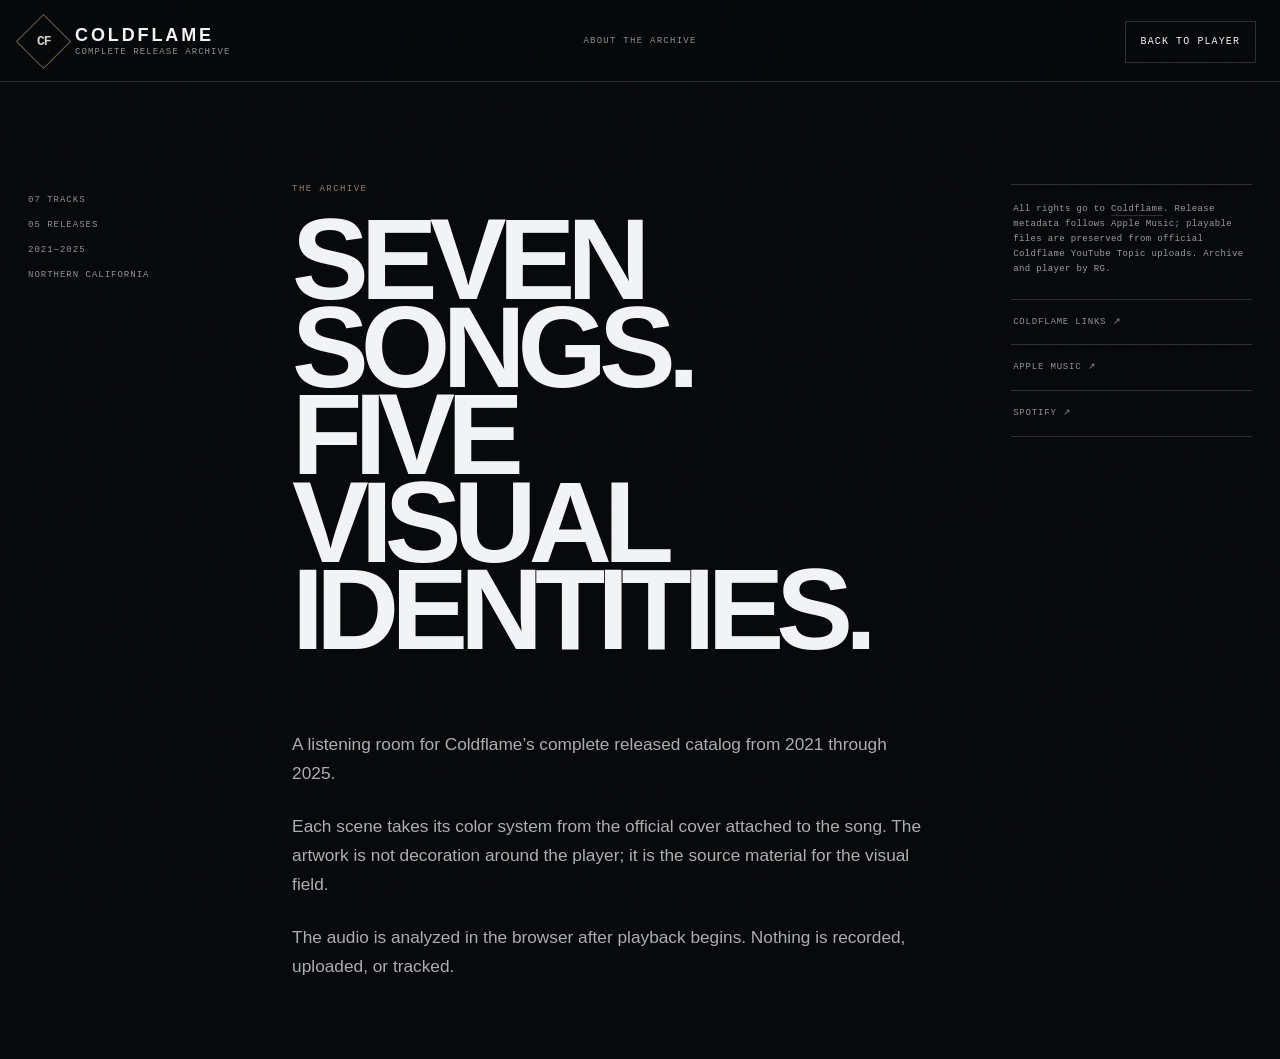
==== commit 4ccb4272: "Simplify Coldflame rights credit" ====
--- a/about.html
+++ b/about.html
@@ -9,7 +9,7 @@
   <link rel="canonical" href="https://doomswitch541-prog.github.io/cf-vizualizer/about.html">
   <title>About — Coldflame Release Archive</title>
   <link rel="icon" href="assets/coldflame/artwork-web/2024-break-me-down.jpg">
-  <link rel="stylesheet" href="styles.css?v=20260901-1">
+  <link rel="stylesheet" href="styles.css?v=20260901-2">
 </head>
 <body class="about-page">
   <div class="about-page-wash" aria-hidden="true"></div>
@@ -48,7 +48,7 @@
     <!-- RG HAND-AUTHORING END -->
 
     <nav class="about-links" aria-label="Coldflame links">
-      <p class="about-rights">Music © Coldflame. Used with direct permission. Release metadata follows Apple Music; playable files are preserved from official Coldflame YouTube Topic uploads. Archive and player by RG.</p>
+      <p class="about-rights">All rights go to <a href="https://linktr.ee/coldflame" target="_blank" rel="noopener">Coldflame</a>. Release metadata follows Apple Music; playable files are preserved from official Coldflame YouTube Topic uploads. Archive and player by RG.</p>
       <a href="https://linktr.ee/coldflame" target="_blank" rel="noopener">Coldflame links ↗</a>
       <a href="https://music.apple.com/us/artist/coldflame/1572386538" target="_blank" rel="noopener">Apple Music ↗</a>
       <a href="https://open.spotify.com/artist/0RxsInNwfo6uf5fbWAB7O4" target="_blank" rel="noopener">Spotify ↗</a>
--- a/styles.css
+++ b/styles.css
@@ -1075,6 +1075,14 @@
 .rights-row p {
   max-width: 26ch;
   margin: 0;
+}
+
+.rights-row p a,
+.footer-rights a,
+.about-rights a {
+  color: inherit;
+  text-decoration-color: var(--hairline);
+  text-underline-offset: 4px;
 }
 
 .rights-row a {
@@ -1722,7 +1730,7 @@
   letter-spacing: 0.04em;
 }
 
-.about-links a {
+.about-links > a {
   padding: 17px 2px;
   border-bottom: 1px solid var(--hairline);
   color: var(--muted);
@@ -1733,7 +1741,7 @@
   transition: color 180ms ease, border-color 180ms ease;
 }
 
-.about-links a:hover {
+.about-links > a:hover {
   border-color: var(--accent);
   color: var(--ink);
 }
